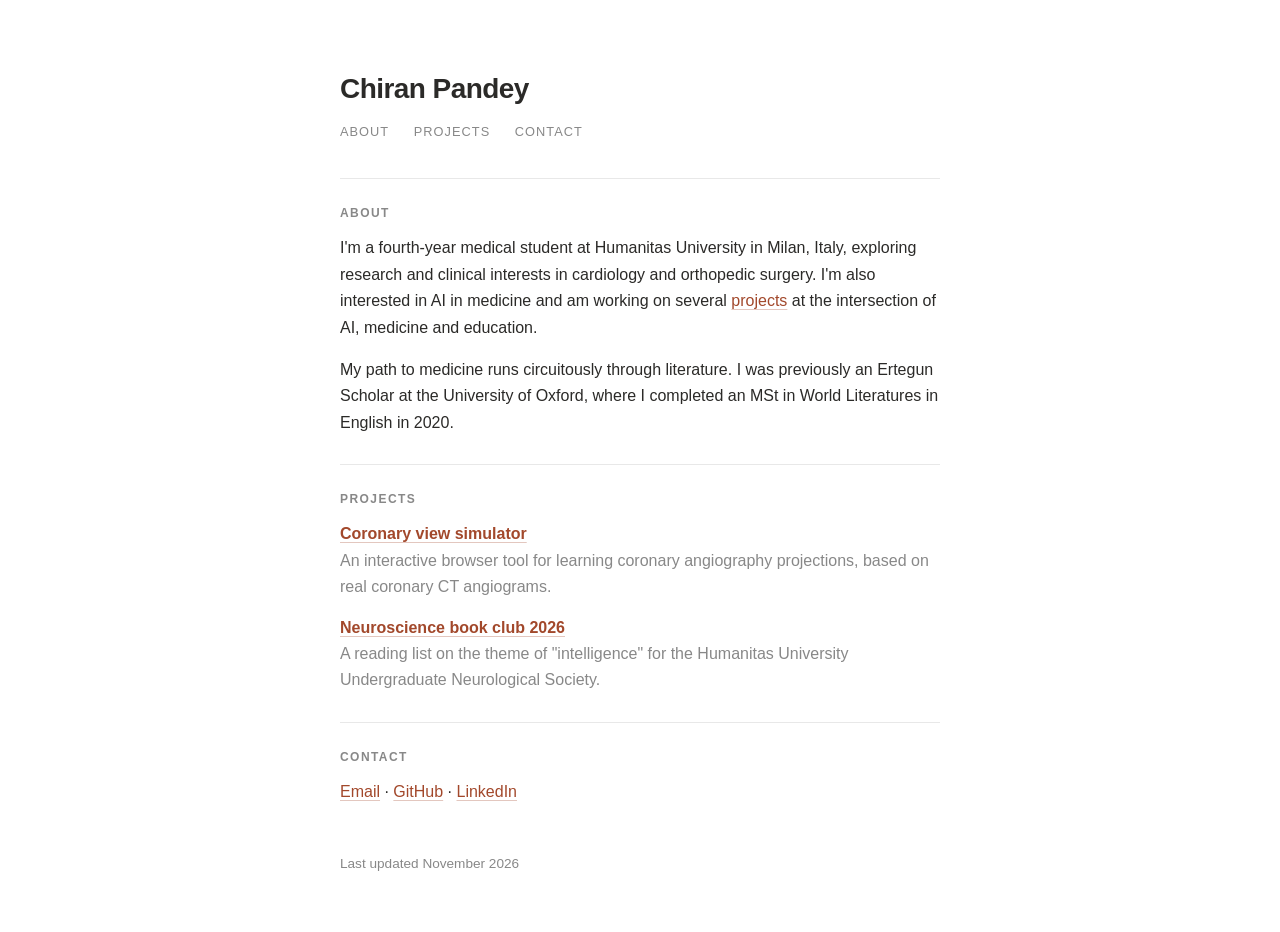
==== index.html @ ba44a292 "Link coronary view simulator to coronary.chiranpandey.com Co-Authored-By: Claude Opus 5.5 <noreply@a" ====
<!doctype html>
<html lang="en">
<head>
  <meta charset="utf-8">
  <meta name="viewport" content="width=device-width, initial-scale=1">
  <title>Chiran Pandey</title>
  <meta name="description" content="Chiran Pandey's personal website.">
  <link rel="stylesheet" href="style.css">
</head>
<body>
  <main>
    <header>
      <h1 class="name">Chiran Pandey</h1>
      <nav>
        <a href="#about">About</a>
        <a href="#projects">Projects</a>
        <a href="#contact">Contact</a>
      </nav>
    </header>

    <section id="about">
      <h2>About</h2>
      <p>I'm a fourth-year medical student at Humanitas University in Milan, Italy, exploring research and clinical interests in cardiology and orthopedic surgery. I'm also interested in AI in medicine and am working on several <a href="#projects">projects</a> at the intersection of AI, medicine and education.</p>
      <p>My path to medicine runs circuitously through literature. I was previously an Ertegun Scholar at the University of Oxford, where I completed an MSt in World Literatures in English in 2020.</p>
    </section>

    <section id="projects">
      <h2>Projects</h2>
      <ul class="projects">
        <li><a href="https://coronary.chiranpandey.com">Coronary view simulator</a><span>An interactive browser tool for learning coronary angiography projections, based on real coronary CT angiograms.</span></li>
        <li><a href="neuro-book-club/">Neuroscience book club 2026</a><span>A reading list on the theme of "intelligence" for the Humanitas University Undergraduate Neurological Society.</span></li>
      </ul>
    </section>

    <section id="contact">
      <h2>Contact</h2>
      <p>
        <a href="mailto:chiranrpandey@gmail.com">Email</a> ·
        <a href="https://github.com/crp372">GitHub</a> ·
        <a href="https://www.linkedin.com/in/chiran-raj-pandey/">LinkedIn</a>
      </p>
    </section>

    <footer>Last updated November 2026</footer>
  </main>
</body>
</html>
---- style.css ----
:root {
  --bg: #fff;
  --text: #2b2a28;
  --muted: #888;
  --rule: #e8e8e8;
  --accent: #a2482b;
}
@media (prefers-color-scheme: dark) {
  :root {
    --bg: #161514;
    --text: #dedad3;
    --muted: #8f8a82;
    --rule: #2e2c29;
    --accent: #e08a68;
  }
}
* { box-sizing: border-box; }
body {
  margin: 0;
  background: var(--bg);
  color: var(--text);
  font: 16px/1.65 -apple-system, BlinkMacSystemFont, "Segoe UI", Roboto, "Helvetica Neue", Arial, sans-serif;
  -webkit-font-smoothing: antialiased;
}
main {
  max-width: 640px;
  margin: 0 auto;
  padding: 72px 20px 56px;
}
a {
  color: var(--accent);
  text-decoration: underline;
  text-decoration-color: color-mix(in srgb, var(--accent) 30%, transparent);
  text-underline-offset: 3px;
}
a:hover { text-decoration-color: var(--accent); }

header { margin-bottom: 2.5rem; }
.name { font-size: 1.75rem; font-weight: 700; letter-spacing: -0.02em; margin: 0 0 1.25rem; line-height: 1.2; }
nav {
  font-size: 0.8rem;
  line-height: 1;
  letter-spacing: 0.08em;
  text-transform: uppercase;
}
nav a { text-decoration: none; color: var(--muted); margin-right: 1.25rem; }
nav a:hover { color: var(--accent); }

section { padding-top: 1.75rem; margin-top: 1.75rem; border-top: 1px solid var(--rule); }
h2 {
  font-size: 0.75rem;
  font-weight: 600;
  line-height: 1;
  letter-spacing: 0.12em;
  text-transform: uppercase;
  color: var(--muted);
  margin: 0 0 1rem;
}
p { margin: 0 0 1rem; }
.muted { color: var(--muted); }

.projects { list-style: none; padding: 0; margin: 0; }
.projects li { margin-bottom: 0.9rem; }
.projects a { font-weight: 600; }
.projects span { display: block; color: var(--muted); }

/* Reading lists */
.session-title { font-weight: 600; margin: 0 0 0.75rem; }
.readings { padding-left: 1.1rem; margin: 0; }
.readings li { margin-bottom: 0.6rem; }

footer { margin-top: 3rem; color: var(--muted); font-size: 0.85rem; }
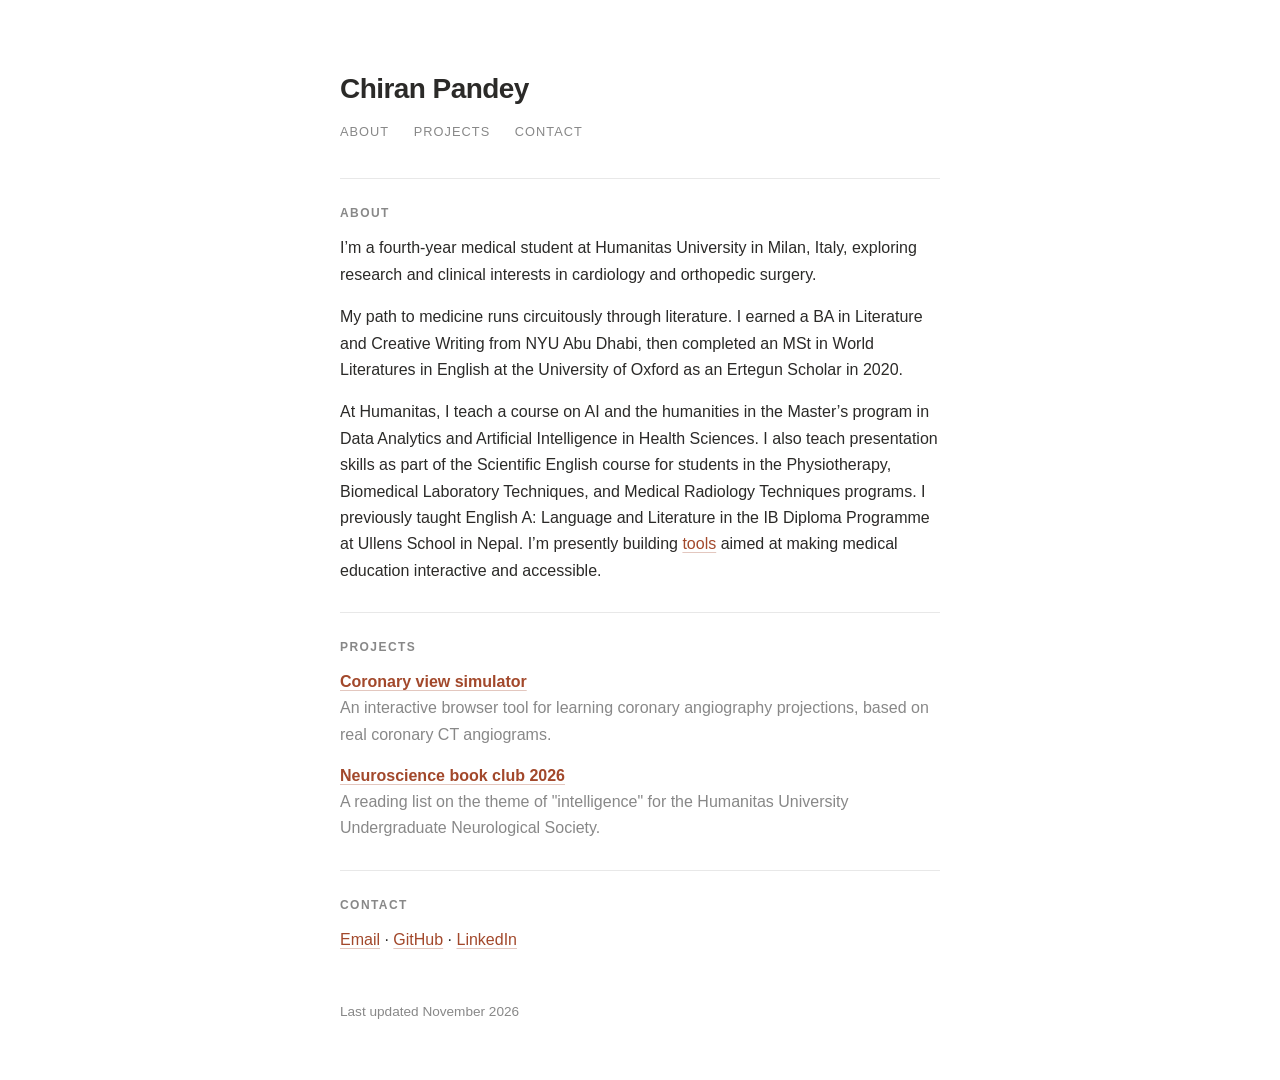
==== commit bf98939c: "Rewrite About section Adds NYU Abu Dhabi BA, orders degrees chronologically, and replaces the AI/too" ====
--- a/index.html
+++ b/index.html
@@ -20,8 +20,9 @@
 
     <section id="about">
       <h2>About</h2>
-      <p>I'm a fourth-year medical student at Humanitas University in Milan, Italy, exploring research and clinical interests in cardiology and orthopedic surgery. I'm also interested in AI in medicine and am working on several <a href="#projects">projects</a> at the intersection of AI, medicine and education.</p>
-      <p>My path to medicine runs circuitously through literature. I was previously an Ertegun Scholar at the University of Oxford, where I completed an MSt in World Literatures in English in 2020.</p>
+      <p>I’m a fourth-year medical student at Humanitas University in Milan, Italy, exploring research and clinical interests in cardiology and orthopedic surgery.</p>
+      <p>My path to medicine runs circuitously through literature. I earned a BA in Literature and Creative Writing from NYU Abu Dhabi, then completed an MSt in World Literatures in English at the University of Oxford as an Ertegun Scholar in 2020.</p>
+      <p>At Humanitas, I teach a course on AI and the humanities in the Master’s program in Data Analytics and Artificial Intelligence in Health Sciences. I also teach presentation skills as part of the Scientific English course for students in the Physiotherapy, Biomedical Laboratory Techniques, and Medical Radiology Techniques programs. I previously taught English A: Language and Literature in the IB Diploma Programme at Ullens School in Nepal. I’m presently building <a href="#projects">tools</a> aimed at making medical education interactive and accessible.</p>
     </section>
 
     <section id="projects">
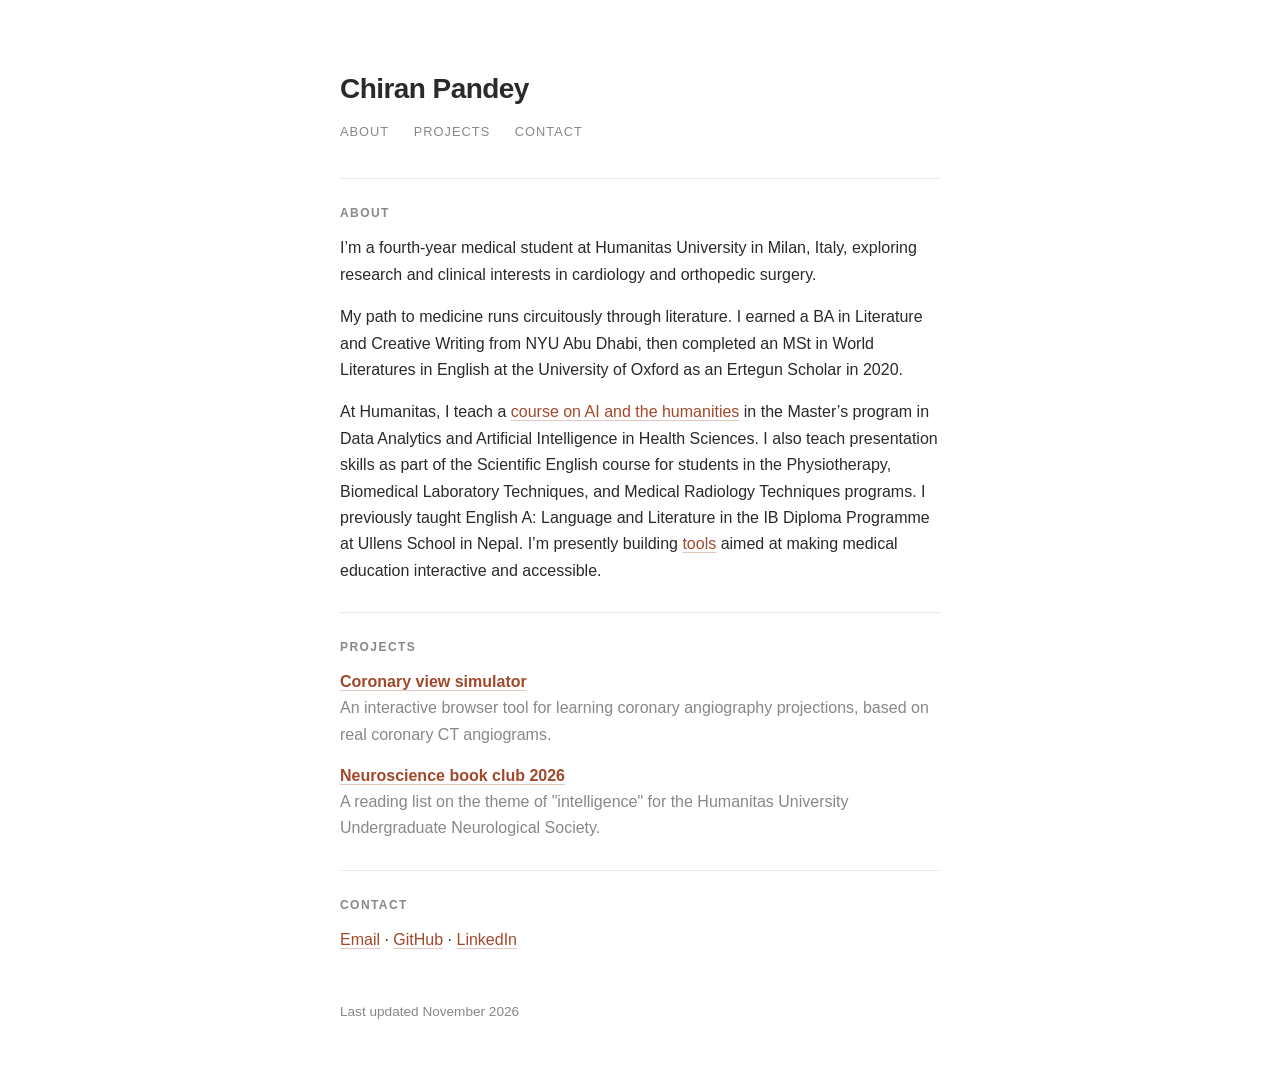
==== commit 34aa0899: "Add AI and the Humanities syllabus page Linked from the About section; readings include sources and " ====
--- a/index.html
+++ b/index.html
@@ -22,7 +22,7 @@
       <h2>About</h2>
       <p>I’m a fourth-year medical student at Humanitas University in Milan, Italy, exploring research and clinical interests in cardiology and orthopedic surgery.</p>
       <p>My path to medicine runs circuitously through literature. I earned a BA in Literature and Creative Writing from NYU Abu Dhabi, then completed an MSt in World Literatures in English at the University of Oxford as an Ertegun Scholar in 2020.</p>
-      <p>At Humanitas, I teach a course on AI and the humanities in the Master’s program in Data Analytics and Artificial Intelligence in Health Sciences. I also teach presentation skills as part of the Scientific English course for students in the Physiotherapy, Biomedical Laboratory Techniques, and Medical Radiology Techniques programs. I previously taught English A: Language and Literature in the IB Diploma Programme at Ullens School in Nepal. I’m presently building <a href="#projects">tools</a> aimed at making medical education interactive and accessible.</p>
+      <p>At Humanitas, I teach a <a href="ai-humanities/">course on AI and the humanities</a> in the Master’s program in Data Analytics and Artificial Intelligence in Health Sciences. I also teach presentation skills as part of the Scientific English course for students in the Physiotherapy, Biomedical Laboratory Techniques, and Medical Radiology Techniques programs. I previously taught English A: Language and Literature in the IB Diploma Programme at Ullens School in Nepal. I’m presently building <a href="#projects">tools</a> aimed at making medical education interactive and accessible.</p>
     </section>
 
     <section id="projects">
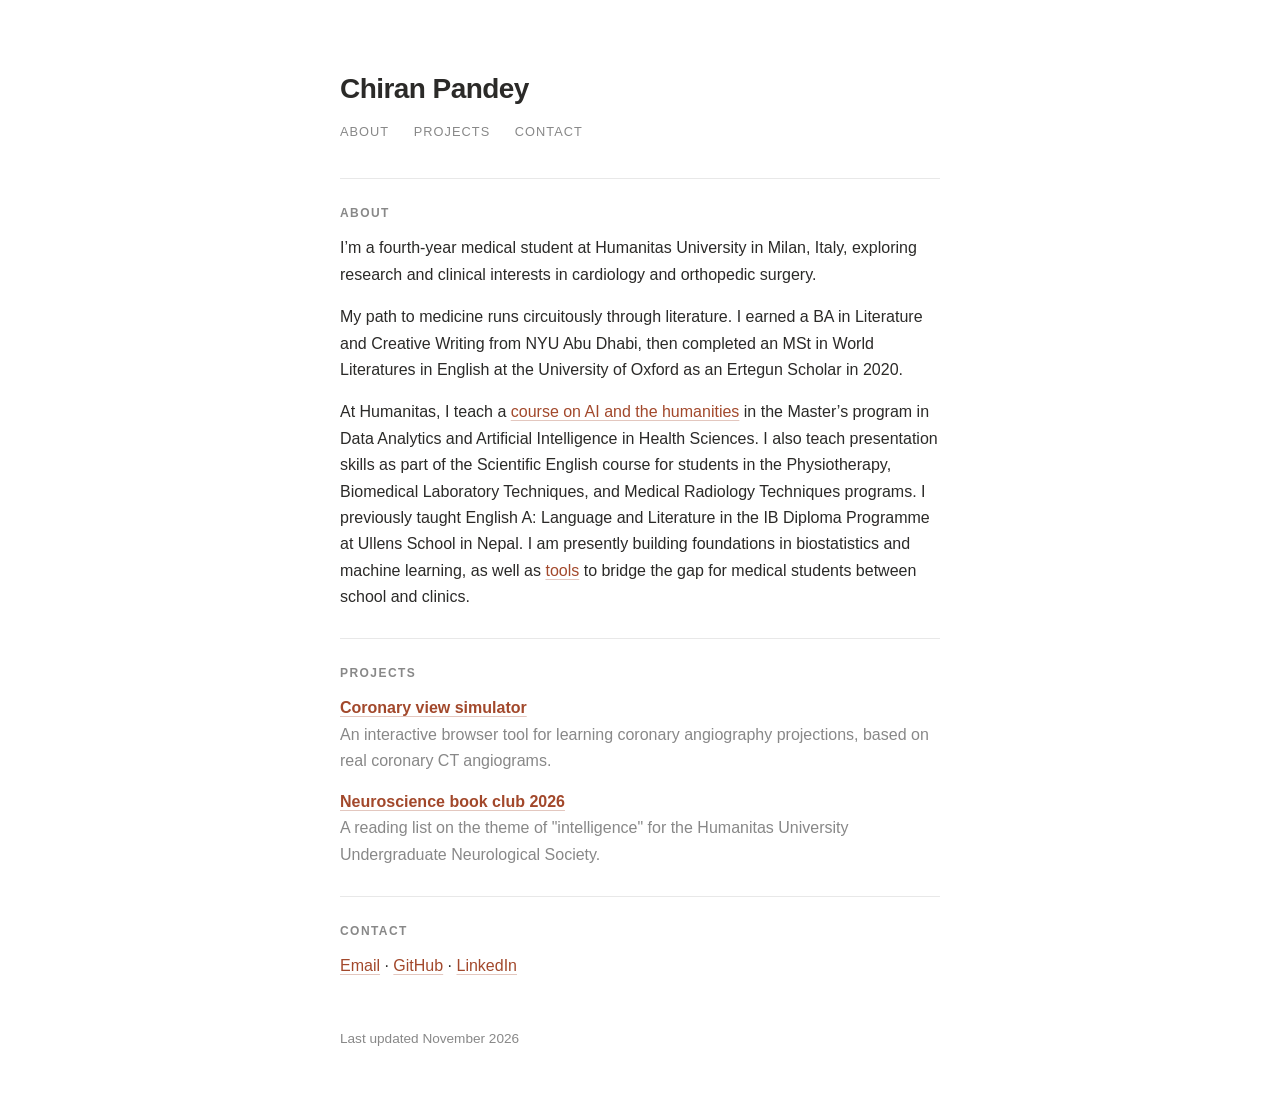
==== commit 77826140: "Update last About sentence: biostatistics, ML and school-to-clinic tools Co-Authored-By: Claude Opus" ====
--- a/index.html
+++ b/index.html
@@ -4,7 +4,8 @@
   <meta charset="utf-8">
   <meta name="viewport" content="width=device-width, initial-scale=1">
   <title>Chiran Pandey</title>
-  <meta name="description" content="Chiran Pandey's personal website.">
+  <meta name="description" content="Chiran Pandey is a medical student at Humanitas University in Milan, with interests in cardiology and orthopedic surgery. Teaching, projects and reading lists on medicine, AI and the humanities.">
+  <link rel="canonical" href="https://chiranpandey.com/">
   <link rel="stylesheet" href="style.css">
 </head>
 <body>
@@ -22,7 +23,7 @@
       <h2>About</h2>
       <p>I’m a fourth-year medical student at Humanitas University in Milan, Italy, exploring research and clinical interests in cardiology and orthopedic surgery.</p>
       <p>My path to medicine runs circuitously through literature. I earned a BA in Literature and Creative Writing from NYU Abu Dhabi, then completed an MSt in World Literatures in English at the University of Oxford as an Ertegun Scholar in 2020.</p>
-      <p>At Humanitas, I teach a <a href="ai-humanities/">course on AI and the humanities</a> in the Master’s program in Data Analytics and Artificial Intelligence in Health Sciences. I also teach presentation skills as part of the Scientific English course for students in the Physiotherapy, Biomedical Laboratory Techniques, and Medical Radiology Techniques programs. I previously taught English A: Language and Literature in the IB Diploma Programme at Ullens School in Nepal. I’m presently building <a href="#projects">tools</a> aimed at making medical education interactive and accessible.</p>
+      <p>At Humanitas, I teach a <a href="ai-humanities/">course on AI and the humanities</a> in the Master’s program in Data Analytics and Artificial Intelligence in Health Sciences. I also teach presentation skills as part of the Scientific English course for students in the Physiotherapy, Biomedical Laboratory Techniques, and Medical Radiology Techniques programs. I previously taught English A: Language and Literature in the IB Diploma Programme at Ullens School in Nepal. I am presently building foundations in biostatistics and machine learning, as well as <a href="#projects">tools</a> to bridge the gap for medical students between school and clinics.</p>
     </section>
 
     <section id="projects">
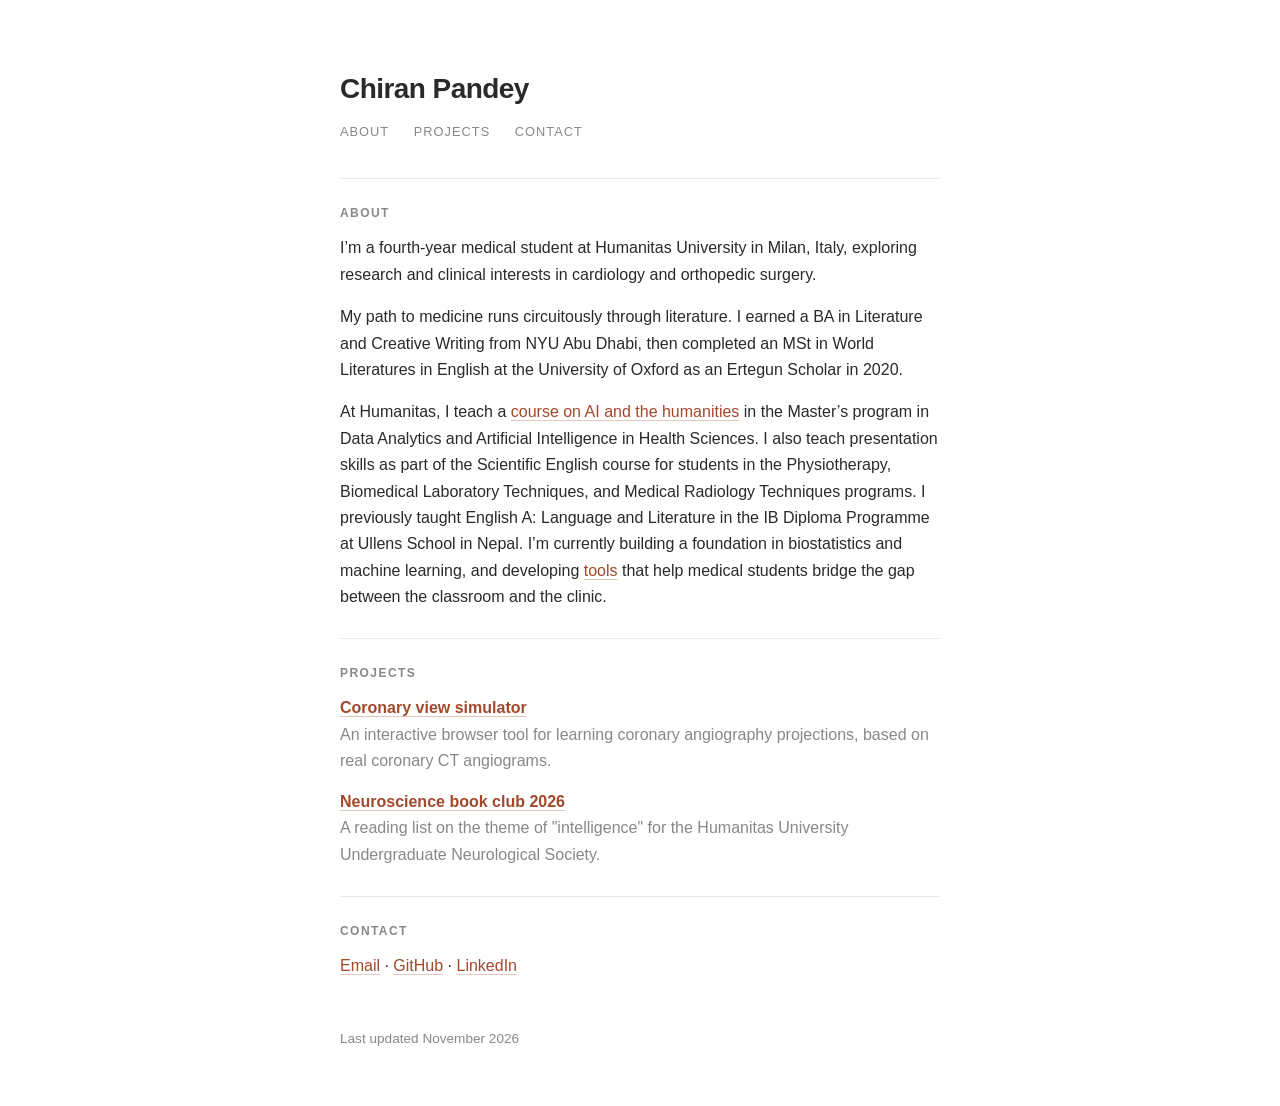
==== commit c0fe14b5: "Smooth last About sentence Co-Authored-By: Claude Opus 5.5 <noreply@anthropic.com>" ====
--- a/index.html
+++ b/index.html
@@ -23,7 +23,7 @@
       <h2>About</h2>
       <p>I’m a fourth-year medical student at Humanitas University in Milan, Italy, exploring research and clinical interests in cardiology and orthopedic surgery.</p>
       <p>My path to medicine runs circuitously through literature. I earned a BA in Literature and Creative Writing from NYU Abu Dhabi, then completed an MSt in World Literatures in English at the University of Oxford as an Ertegun Scholar in 2020.</p>
-      <p>At Humanitas, I teach a <a href="ai-humanities/">course on AI and the humanities</a> in the Master’s program in Data Analytics and Artificial Intelligence in Health Sciences. I also teach presentation skills as part of the Scientific English course for students in the Physiotherapy, Biomedical Laboratory Techniques, and Medical Radiology Techniques programs. I previously taught English A: Language and Literature in the IB Diploma Programme at Ullens School in Nepal. I am presently building foundations in biostatistics and machine learning, as well as <a href="#projects">tools</a> to bridge the gap for medical students between school and clinics.</p>
+      <p>At Humanitas, I teach a <a href="ai-humanities/">course on AI and the humanities</a> in the Master’s program in Data Analytics and Artificial Intelligence in Health Sciences. I also teach presentation skills as part of the Scientific English course for students in the Physiotherapy, Biomedical Laboratory Techniques, and Medical Radiology Techniques programs. I previously taught English A: Language and Literature in the IB Diploma Programme at Ullens School in Nepal. I’m currently building a foundation in biostatistics and machine learning, and developing <a href="#projects">tools</a> that help medical students bridge the gap between the classroom and the clinic.</p>
     </section>
 
     <section id="projects">
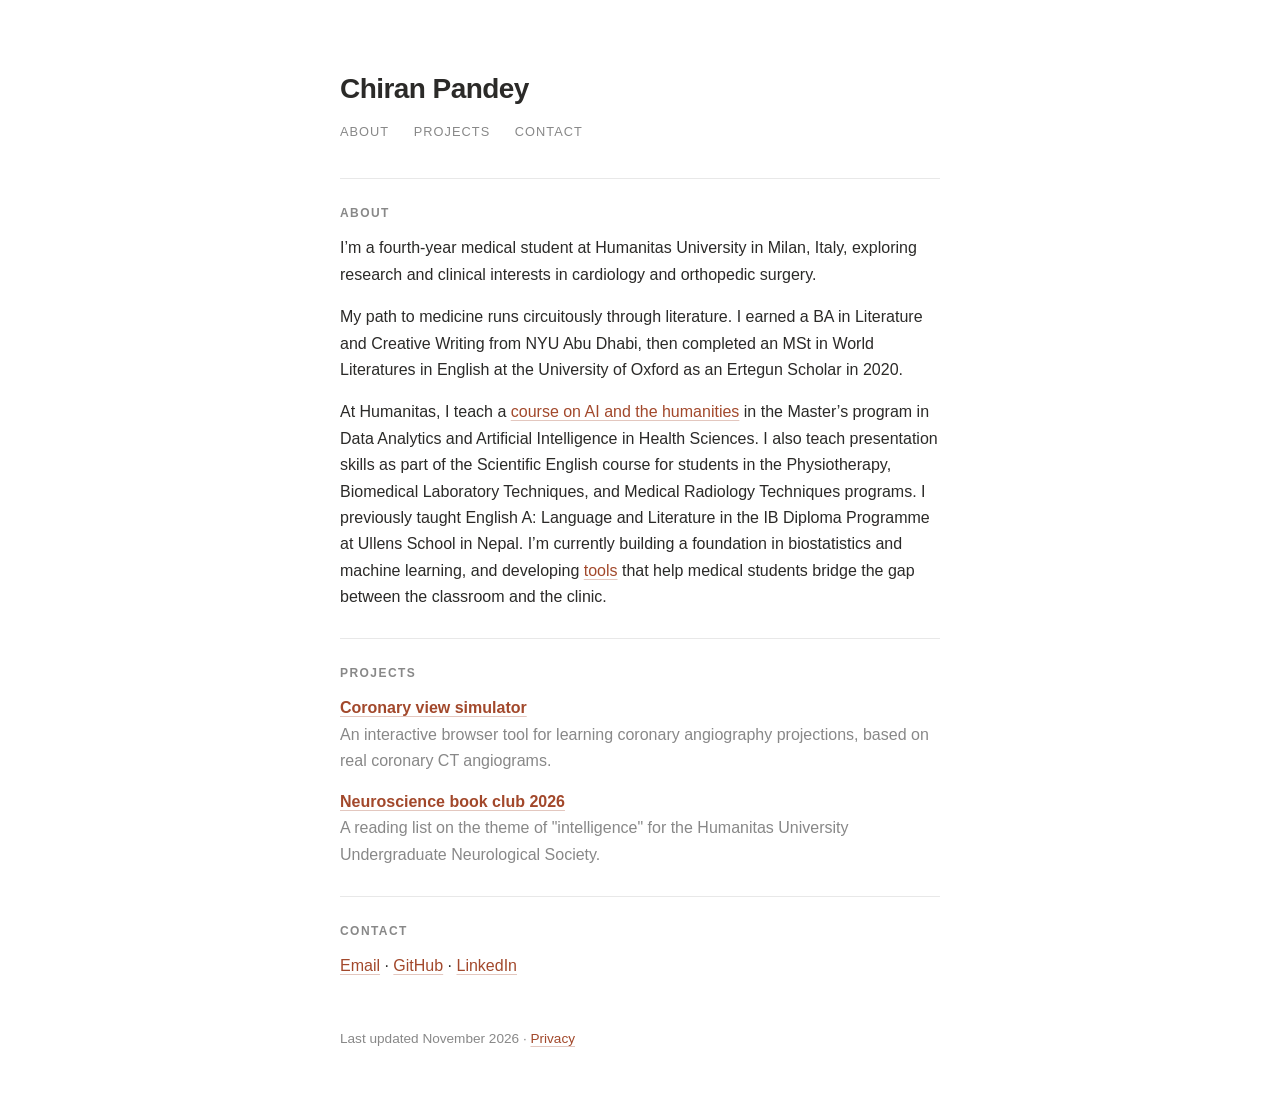
==== commit 51c41665: "Add privacy notice and link it from every page Co-Authored-By: Claude Opus 5.5 <noreply@anthropic.co" ====
--- a/index.html
+++ b/index.html
@@ -7,6 +7,7 @@
   <meta name="description" content="Chiran Pandey is a medical student at Humanitas University in Milan, with interests in cardiology and orthopedic surgery. Teaching, projects and reading lists on medicine, AI and the humanities.">
   <link rel="canonical" href="https://chiranpandey.com/">
   <link rel="stylesheet" href="style.css">
+  <!-- Cloudflare Web Analytics --><script type='module' src='https://static.cloudflareinsights.com/beacon.min.js' data-cf-beacon='{"token": "f231749cfa1843748ec55efed439337c"}'></script><!-- End Cloudflare Web Analytics -->
 </head>
 <body>
   <main>
@@ -43,7 +44,7 @@
       </p>
     </section>
 
-    <footer>Last updated November 2026</footer>
+    <footer>Last updated November 2026 · <a href="privacy/">Privacy</a></footer>
   </main>
 </body>
 </html>
